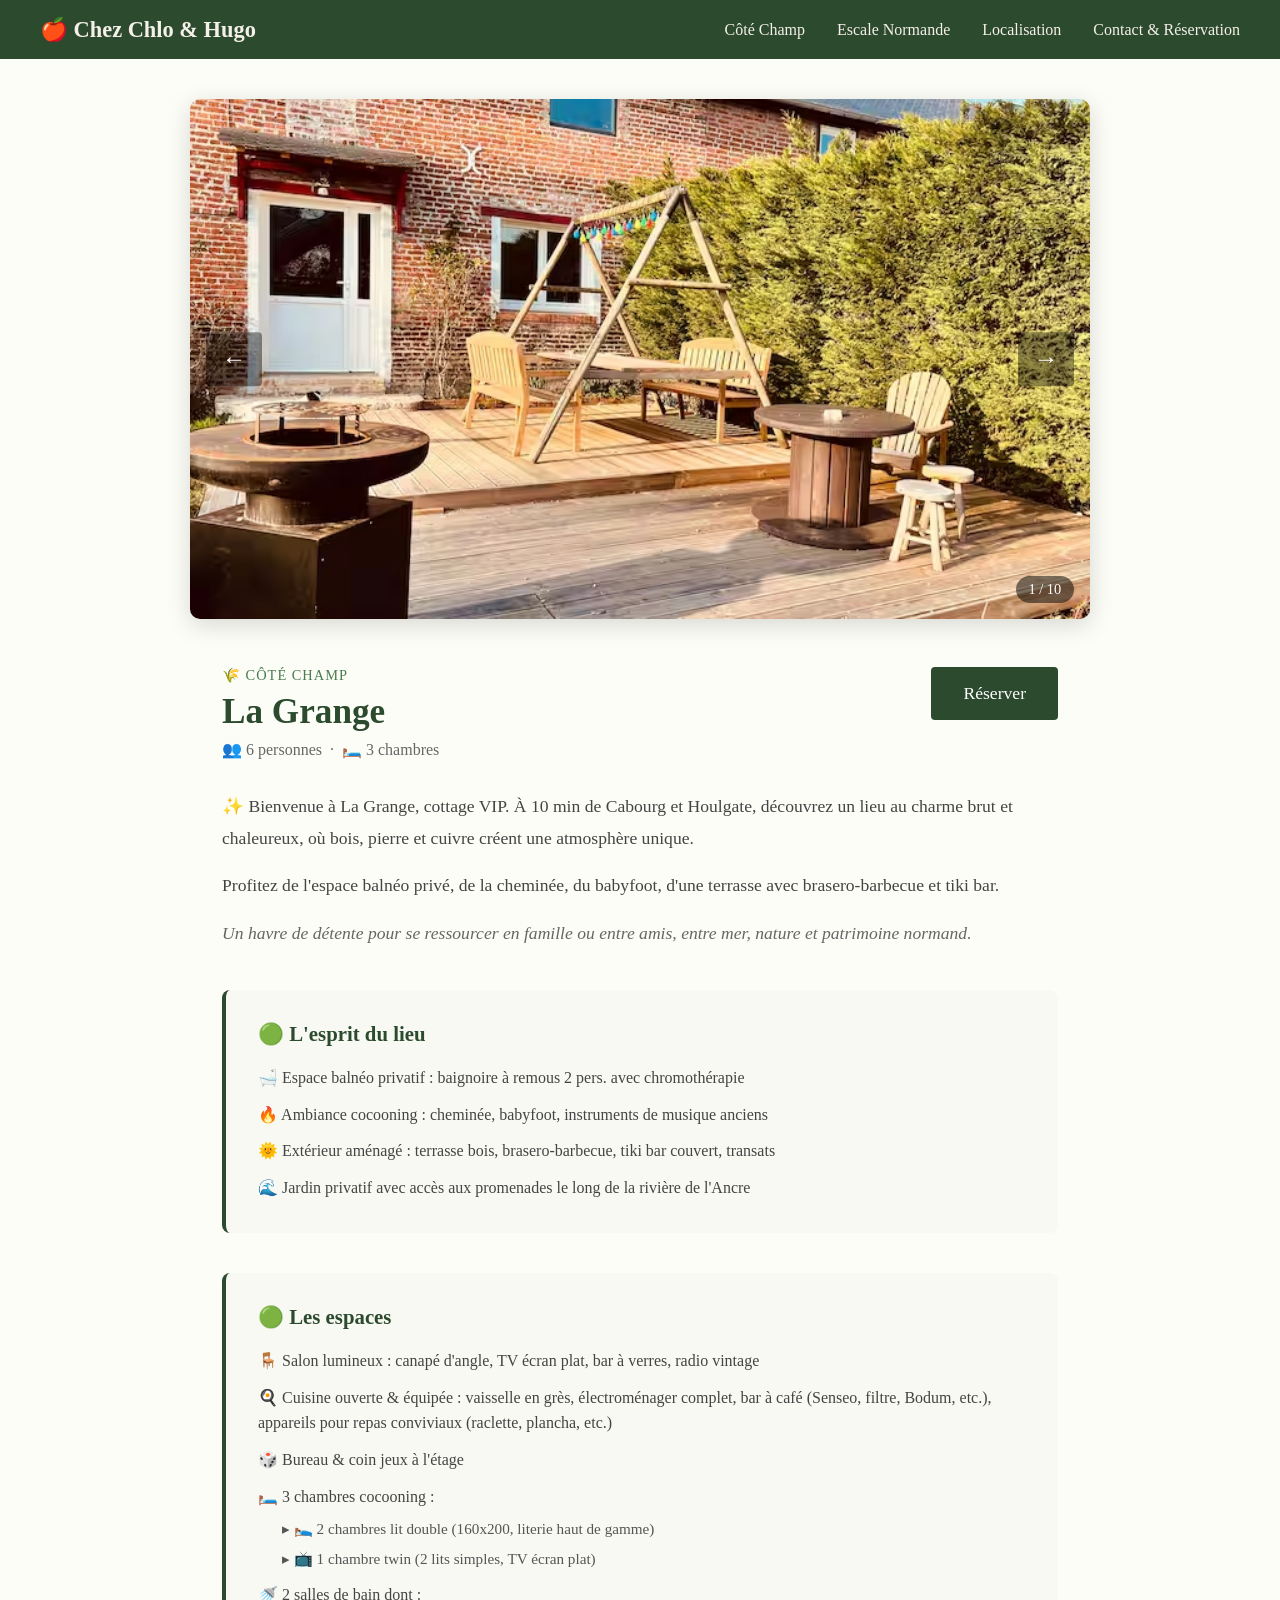
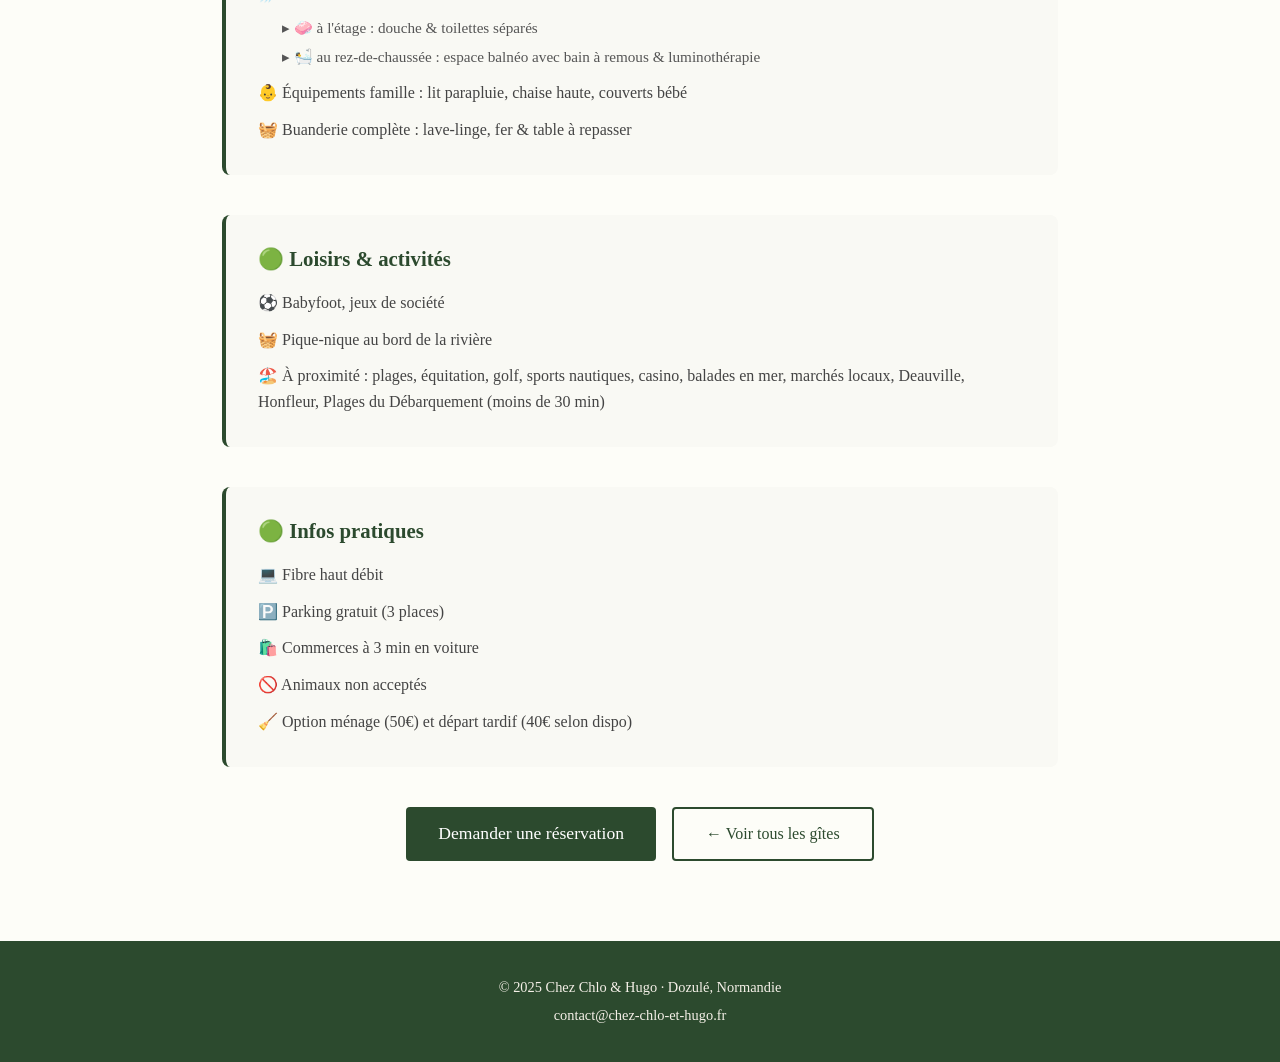
==== grange.html @ c0b6c6bb "Premier commit - site Chez Chlo et Hugo" ====
<!DOCTYPE html>
<html lang="fr">
<head>
    <meta charset="UTF-8">
    <meta name="viewport" content="width=device-width, initial-scale=1.0">
    <title>La Grange — Chez Chlo & Hugo</title>
    <link rel="stylesheet" href="css/style.css">
    <link rel="stylesheet" href="css/gite.css">
</head>
<body>

    <!-- HEADER -->
    <header>
        <nav>
            <div class="logo"><a href="index.html">🍎 Chez Chlo & Hugo</a></div>
            <ul>
                <li><a href="index.html#cote-champ">Côté Champ</a></li>
                <li><a href="index.html#escale-normande">Escale Normande</a></li>
                <li><a href="index.html#localisation">Localisation</a></li>
                <li><a href="index.html#contact">Contact & Réservation</a></li>
            </ul>
        </nav>
    </header>

    <!-- CARROUSEL PHOTO -->
    <section class="gite-hero">
        <div class="carrousel-gite">
           <img class="carrousel-img active" src="images/grange-1.jpg" alt="La Grange" onclick="ouvrirLightbox(0)">
            <img class="carrousel-img" src="images/grange-2.jpg" alt="La Grange" onclick="ouvrirLightbox(1)">
            <img class="carrousel-img" src="images/grange-3.jpg" alt="La Grange" onclick="ouvrirLightbox(2)">
            <img class="carrousel-img" src="images/grange-4.jpg" alt="La Grange" onclick="ouvrirLightbox(3)">
            <img class="carrousel-img" src="images/grange-5.jpg" alt="La Grange" onclick="ouvrirLightbox(4)">
            <img class="carrousel-img" src="images/grange-6.jpg" alt="La Grange" onclick="ouvrirLightbox(5)">
            <img class="carrousel-img" src="images/grange-7.jpg" alt="La Grange" onclick="ouvrirLightbox(6)">
            <img class="carrousel-img" src="images/grange-8.jpg" alt="La Grange" onclick="ouvrirLightbox(7)">
            <img class="carrousel-img" src="images/grange-9.jpg" alt="La Grange" onclick="ouvrirLightbox(8)">
            <img class="carrousel-img" src="images/grange-10.jpg" alt="La Grange" onclick="ouvrirLightbox(9)">
            <button class="btn-gauche">&#8592;</button>
            <button class="btn-droite">&#8594;</button>
            <div class="carrousel-compteur">1 / 10</div>
        </div>
    </section>

    <!-- LIGHTBOX -->
    <div id="lightbox">
        <button id="lightbox-fermer">✕</button>
        <button id="lightbox-gauche">&#8592;</button>
        <img id="lightbox-img" src="" alt="Photo agrandie">
        <button id="lightbox-droite">&#8594;</button>
        <div id="lightbox-compteur"></div>
    </div>

    <!-- CONTENU PRINCIPAL -->
    <main class="gite-contenu">

        <div class="gite-header">
            <div>
                <span class="gite-categorie">🌾 Côté Champ</span>
                <h1>La Grange</h1>
                <p class="gite-capacite">👥 6 personnes &nbsp;·&nbsp; 🛏️ 3 chambres</p>
            </div>
            <a href="index.html#contact" class="bouton">Réserver</a>
        </div>

        <p class="gite-accroche">✨ Bienvenue à La Grange, cottage VIP. À 10 min de Cabourg et Houlgate, découvrez un lieu au charme brut et chaleureux, où bois, pierre et cuivre créent une atmosphère unique.</p>
        <p class="gite-accroche">Profitez de l'espace balnéo privé, de la cheminée, du babyfoot, d'une terrasse avec brasero-barbecue et tiki bar.</p>
        <p class="gite-accroche italic">Un havre de détente pour se ressourcer en famille ou entre amis, entre mer, nature et patrimoine normand.</p>

        <!-- L'ESPRIT DU LIEU -->
        <div class="gite-section">
            <h2>🟢 L'esprit du lieu</h2>
            <ul class="gite-liste">
                <li>🛁 Espace balnéo privatif : baignoire à remous 2 pers. avec chromothérapie</li>
                <li>🔥 Ambiance cocooning : cheminée, babyfoot, instruments de musique anciens</li>
                <li>🌞 Extérieur aménagé : terrasse bois, brasero-barbecue, tiki bar couvert, transats</li>
                <li>🌊 Jardin privatif avec accès aux promenades le long de la rivière de l'Ancre</li>
            </ul>
        </div>

        <!-- LES ESPACES -->
        <div class="gite-section">
            <h2>🟢 Les espaces</h2>
            <ul class="gite-liste">
                <li>🪑 Salon lumineux : canapé d'angle, TV écran plat, bar à verres, radio vintage</li>
                <li>🍳 Cuisine ouverte & équipée : vaisselle en grès, électroménager complet, bar à café (Senseo, filtre, Bodum, etc.), appareils pour repas conviviaux (raclette, plancha, etc.)</li>
                <li>🎲 Bureau & coin jeux à l'étage</li>
                <li>🛏️ 3 chambres cocooning :
                    <ul class="gite-sous-liste">
                        <li>▸ 🛌 2 chambres lit double (160x200, literie haut de gamme)</li>
                        <li>▸ 📺 1 chambre twin (2 lits simples, TV écran plat)</li>
                    </ul>
                </li>
                <li>🚿 2 salles de bain dont :
                    <ul class="gite-sous-liste">
                        <li>▸ 🧼 à l'étage : douche & toilettes séparés</li>
                        <li>▸ 🛀 au rez-de-chaussée : espace balnéo avec bain à remous & luminothérapie</li>
                    </ul>
                </li>
                <li>👶 Équipements famille : lit parapluie, chaise haute, couverts bébé</li>
                <li>🧺 Buanderie complète : lave-linge, fer & table à repasser</li>
            </ul>
        </div>

        <!-- LOISIRS -->
        <div class="gite-section">
            <h2>🟢 Loisirs & activités</h2>
            <ul class="gite-liste">
                <li>⚽ Babyfoot, jeux de société</li>
                <li>🧺 Pique-nique au bord de la rivière</li>
                <li>🏖️ À proximité : plages, équitation, golf, sports nautiques, casino, balades en mer, marchés locaux, Deauville, Honfleur, Plages du Débarquement (moins de 30 min)</li>
            </ul>
        </div>

        <!-- INFOS PRATIQUES -->
        <div class="gite-section">
            <h2>🟢 Infos pratiques</h2>
            <ul class="gite-liste">
                <li>💻 Fibre haut débit</li>
                <li>🅿️ Parking gratuit (3 places)</li>
                <li>🛍️ Commerces à 3 min en voiture</li>
                <li>🚫 Animaux non acceptés</li>
                <li>🧹 Option ménage (50€) et départ tardif (40€ selon dispo)</li>
            </ul>
        </div>

        <div class="gite-cta">
            <a href="index.html#contact" class="bouton">Demander une réservation</a>
            <a href="index.html" class="bouton-outline">← Voir tous les gîtes</a>
        </div>

    </main>

    <!-- FOOTER -->
    <footer>
        <p>© 2025 Chez Chlo & Hugo · Dozulé, Normandie</p>
        <p>contact@chez-chlo-et-hugo.fr</p>
    </footer>

   
    <script src="js/gite.js"></script>

</body>
</html>
---- css/style.css ----
/* ========================
   BASE & TYPOGRAPHIE
======================== */
* {
    margin: 0;
    padding: 0;
    box-sizing: border-box;
}

body {
    font-family: 'Georgia', serif;
    color: #333;
    background-color: #fdfdf8;
}

h1, h2, h3 {
    font-family: 'Georgia', serif;
    color: #2c4a2e;
}

h2 {
    font-size: 2rem;
    text-align: center;
    margin-bottom: 2rem;
}

a {
    text-decoration: none;
    color: inherit;
}

/* ========================
   NAVIGATION
======================== */
header {
    background-color: #2c4a2e;
    padding: 1rem 2rem;
    position: sticky;
    top: 0;
    z-index: 100;
}

nav {
    display: flex;
    justify-content: space-between;
    align-items: center;
    max-width: 1200px;
    margin: 0 auto;
}

.logo {
    color: #f5f0e8;
    font-size: 1.4rem;
    font-weight: bold;
}

nav ul {
    list-style: none;
    display: flex;
    gap: 2rem;
}

nav ul li a {
    color: #f5f0e8;
    font-size: 1rem;
    transition: color 0.3s;
}

nav ul li a:hover {
    color: #c8e6c9;
}

/* ========================
   HERO
======================== */
#hero {
background: linear-gradient(rgba(0,0,0,0.45), rgba(0,0,0,0.45)),
            url('../images/hero.jpg') center/cover no-repeat;
            
    height: 90vh;
    display: flex;
    align-items: center;
    justify-content: center;
    text-align: center;
    color: white;
}

.hero-contenu h1 {
    font-size: 3rem;
    color: white;
    margin-bottom: 1rem;
    text-shadow: 2px 2px 8px rgba(0,0,0,0.5);
}

.hero-contenu p {
    font-size: 1.4rem;
    margin-bottom: 2rem;
    text-shadow: 1px 1px 4px rgba(0,0,0,0.5);
}

.bouton {
    background-color: #2c4a2e;
    color: white;
    padding: 1rem 2rem;
    border-radius: 4px;
    font-size: 1.1rem;
    transition: background-color 0.3s;
}

.bouton:hover {
    background-color: #4a7c4e;
}

/* ========================
   GROUPES DE GÎTES
======================== */
#cote-champ {
    padding: 5rem 2rem;
    background-color: #fdfdf8;
}

#escale-normande {
    padding: 5rem 2rem;
    background-color: #f0f4f0;
}

.section-inner {
    max-width: 1200px;
    margin: 0 auto;
}

.section-desc {
    text-align: center;
    color: #666;
    font-size: 1.1rem;
    margin-bottom: 2.5rem;
    max-width: 700px;
    margin-left: auto;
    margin-right: auto;
}

/* ========================
   GRILLE GÎTES
======================== */
.grille-gites {
    display: grid;
    grid-template-columns: repeat(auto-fit, minmax(300px, 1fr));
    gap: 2rem;
}

.carte-gite {
    background: white;
    border-radius: 8px;
    overflow: hidden;
    box-shadow: 0 4px 15px rgba(0,0,0,0.1);
    transition: transform 0.3s;
}

.carte-gite:hover {
    transform: translateY(-5px);
}

.carte-contenu {
    padding: 1.5rem;
}

.carte-contenu h3 {
    font-size: 1.3rem;
    margin-bottom: 0.5rem;
}

.carte-contenu p {
    color: #666;
    margin-bottom: 0.5rem;
    font-size: 0.95rem;
}

.bouton-small {
    display: inline-block;
    margin-top: 1rem;
    background-color: #2c4a2e;
    color: white;
    padding: 0.6rem 1.2rem;
    border-radius: 4px;
    font-size: 0.9rem;
    transition: background-color 0.3s;
}

.bouton-small:hover {
    background-color: #4a7c4e;
}

/* ========================
   CARROUSEL
======================== */
.carrousel {
    position: relative;
    width: 100%;
    height: 220px;
    overflow: hidden;
    background-color: #ddd;
}

.carrousel-img {
    position: absolute;
    width: 100%;
    height: 100%;
    object-fit: cover;
    opacity: 0;
    transition: opacity 0.5s ease;
    pointer-events: none;
}

.carrousel-img.active {
    opacity: 1;
    pointer-events: auto;
}

.btn-gauche,
.btn-droite {
    position: absolute;
    top: 50%;
    transform: translateY(-50%);
    background-color: rgba(0,0,0,0.4);
    color: white;
    border: none;
    padding: 0.5rem 0.8rem;
    font-size: 1.2rem;
    cursor: pointer;
    z-index: 10;
    border-radius: 4px;
    transition: background-color 0.3s;
}

.btn-gauche { left: 8px; }
.btn-droite { right: 8px; }

.btn-gauche:hover,
.btn-droite:hover {
    background-color: rgba(0,0,0,0.7);
}

.points {
    position: absolute;
    bottom: 8px;
    width: 100%;
    display: flex;
    justify-content: center;
    gap: 6px;
    z-index: 10;
}

.point {
    width: 8px;
    height: 8px;
    border-radius: 50%;
    background-color: rgba(255,255,255,0.5);
    cursor: pointer;
    transition: background-color 0.3s;
}

.point.active {
    background-color: white;
}

/* ========================
   LOCALISATION
======================== */
#localisation {
    background-color: #f0f4f0;
    padding: 5rem 2rem;
    text-align: center;
}

#localisation p {
    max-width: 700px;
    margin: 0 auto;
    font-size: 1.1rem;
    color: #555;
}

/* ========================
   CONTACT
======================== */
#contact {
    padding: 5rem 2rem;
    max-width: 700px;
    margin: 0 auto;
}

#contact p {
    text-align: center;
    margin-bottom: 2rem;
    color: #555;
}

#formulaire {
    display: flex;
    flex-direction: column;
    gap: 1rem;
}

#formulaire input,
#formulaire select,
#formulaire textarea {
    padding: 0.9rem 1rem;
    border: 1px solid #ccc;
    border-radius: 4px;
    font-size: 1rem;
    font-family: 'Georgia', serif;
    background-color: #fdfdf8;
}

#formulaire textarea {
    height: 150px;
    resize: vertical;
}

#formulaire button {
    background-color: #2c4a2e;
    color: white;
    padding: 1rem;
    border: none;
    border-radius: 4px;
    font-size: 1.1rem;
    cursor: pointer;
    transition: background-color 0.3s;
}

#formulaire button:hover {
    background-color: #4a7c4e;
}

/* ========================
   FOOTER
======================== */
footer {
    background-color: #2c4a2e;
    color: #f5f0e8;
    text-align: center;
    padding: 2rem;
    font-size: 0.9rem;
    line-height: 2;
}

/* ========================
   RESPONSIVE MOBILE
======================== */
@media (max-width: 768px) {
    .hero-contenu h1 {
        font-size: 2rem;
    }

    nav ul {
        display: none;
    }

    .grille-gites {
        grid-template-columns: 1fr;
    }
}
/* ========================
   LIGHTBOX
======================== */
#lightbox {
    display: none;
    position: fixed;
    top: 0; left: 0;
    width: 100%; height: 100%;
    background-color: rgba(0,0,0,0.92);
    z-index: 1000;
    justify-content: center;
    align-items: center;
}

#lightbox.active {
    display: flex;
}

#lightbox-img {
    max-width: 90%;
    max-height: 85vh;
    object-fit: contain;
    border-radius: 4px;
    box-shadow: 0 0 40px rgba(0,0,0,0.8);
}

#lightbox-fermer {
    position: absolute;
    top: 1rem; right: 1.5rem;
    background: none;
    border: none;
    color: white;
    font-size: 2rem;
    cursor: pointer;
    transition: color 0.3s;
}

#lightbox-fermer:hover {
    color: #ccc;
}

#lightbox-gauche,
#lightbox-droite {
    position: absolute;
    top: 50%;
    transform: translateY(-50%);
    background-color: rgba(255,255,255,0.15);
    border: none;
    color: white;
    font-size: 2rem;
    padding: 1rem;
    cursor: pointer;
    border-radius: 4px;
    transition: background-color 0.3s;
}

#lightbox-gauche { left: 1.5rem; }
#lightbox-droite { right: 1.5rem; }

#lightbox-gauche:hover,
#lightbox-droite:hover {
    background-color: rgba(255,255,255,0.3);
}

/* ========================
   QUI SOMMES-NOUS
======================== */
#qui-sommes-nous {
    padding: 5rem 2rem;
    background-color: #f0f4f0;
}

.qui-inner {
    max-width: 900px;
    margin: 0 auto;
    display: flex;
    align-items: center;
    gap: 3rem;
}

.qui-photo img {
    width: 220px;
    height: 220px;
    border-radius: 50%;
    object-fit: cover;
    object-position: top;
    box-shadow: 0 6px 20px rgba(0,0,0,0.15);
    flex-shrink: 0;
}

.qui-texte h2 {
    text-align: left;
    margin-bottom: 1.2rem;
}

.qui-texte p {
    color: #555;
    font-size: 1.05rem;
    line-height: 1.8;
    margin-bottom: 1rem;
}

@media (max-width: 768px) {
    .qui-inner {
        flex-direction: column;
        text-align: center;
    }

    .qui-texte h2 {
        text-align: center;
    }
}
/* ========================
   DISTANCES
======================== */
#localisation {
    padding: 5rem 2rem;
    background-color: #f0f4f0;
    text-align: center;
}

#localisation .section-desc {
    max-width: 700px;
    margin: 0 auto 3rem;
    font-size: 1.05rem;
    color: #555;
}

.distances-grid {
    display: grid;
    grid-template-columns: repeat(3, 1fr);
    gap: 16px;
    max-width: 900px;
    margin: 0 auto;
}

.distance-card {
    background: white;
    border-radius: 12px;
    padding: 20px 14px;
    text-align: center;
    box-shadow: 0 3px 12px rgba(0,0,0,0.08);
    border-top: 3px solid #2c4a2e;
    transition: transform 0.3s;
}

.distance-card:hover {
    transform: translateY(-4px);
}

.distance-emoji {
    font-size: 2rem;
    margin-bottom: 8px;
}

.distance-ville {
    font-size: 0.95rem;
    font-weight: bold;
    color: #2c4a2e;
    margin-bottom: 4px;
}

.distance-km {
    font-size: 0.85rem;
    color: #888;
    margin-bottom: 4px;
}

.distance-temps {
    font-size: 0.9rem;
    color: #4a7c4e;
    font-weight: bold;
}

@media (max-width: 768px) {
    .distances-grid {
        grid-template-columns: repeat(2, 1fr);
    }
}
---- css/gite.css ----
��/ *   = = = = = = = = = = = = = = = = = = = = = = = =  
       C A R R O U S E L   G � T E  
 = = = = = = = = = = = = = = = = = = = = = = = =   * /  
 . g i t e - h e r o   {  
         d i s p l a y :   f l e x ;  
         j u s t i f y - c o n t e n t :   c e n t e r ;  
         p a d d i n g :   2 . 5 r e m   2 r e m   0 ;  
         b a c k g r o u n d - c o l o r :   # f d f d f 8 ;  
 }  
  
 . c a r r o u s e l - g i t e   {  
         p o s i t i o n :   r e l a t i v e ;  
         w i d t h :   1 0 0 % ;  
         m a x - w i d t h :   9 0 0 p x ;  
         h e i g h t :   5 2 0 p x ;  
         b o r d e r - r a d i u s :   1 0 p x ;  
         o v e r f l o w :   h i d d e n ;  
         b o x - s h a d o w :   0   6 p x   2 5 p x   r g b a ( 0 , 0 , 0 , 0 . 1 5 ) ;  
 }  
  
 . c a r r o u s e l - g i t e   . c a r r o u s e l - i m g   {  
         p o s i t i o n :   a b s o l u t e ;  
         w i d t h :   1 0 0 % ;  
         h e i g h t :   1 0 0 % ;  
         o b j e c t - f i t :   c o v e r ;  
         o p a c i t y :   0 ;  
         t r a n s i t i o n :   o p a c i t y   0 . 5 s   e a s e ;  
         c u r s o r :   z o o m - i n ;  
         p o i n t e r - e v e n t s :   n o n e ;  
 }  
  
 . c a r r o u s e l - g i t e   . c a r r o u s e l - i m g . a c t i v e   {  
         o p a c i t y :   1 ;  
         p o i n t e r - e v e n t s :   a u t o ;  
 }  
  
 . c a r r o u s e l - g i t e   . b t n - g a u c h e ,  
 . c a r r o u s e l - g i t e   . b t n - d r o i t e   {  
         p o s i t i o n :   a b s o l u t e ;  
         t o p :   5 0 % ;  
         t r a n s f o r m :   t r a n s l a t e Y ( - 5 0 % ) ;  
         b a c k g r o u n d - c o l o r :   r g b a ( 0 , 0 , 0 , 0 . 4 ) ;  
         c o l o r :   w h i t e ;  
         b o r d e r :   n o n e ;  
         p a d d i n g :   0 . 8 r e m   1 r e m ;  
         f o n t - s i z e :   1 . 5 r e m ;  
         c u r s o r :   p o i n t e r ;  
         z - i n d e x :   1 0 ;  
         b o r d e r - r a d i u s :   4 p x ;  
         t r a n s i t i o n :   b a c k g r o u n d - c o l o r   0 . 3 s ;  
 }  
  
 . c a r r o u s e l - g i t e   . b t n - g a u c h e   {   l e f t :   1 r e m ;   }  
 . c a r r o u s e l - g i t e   . b t n - d r o i t e   {   r i g h t :   1 r e m ;   }  
  
 . c a r r o u s e l - g i t e   . b t n - g a u c h e : h o v e r ,  
 . c a r r o u s e l - g i t e   . b t n - d r o i t e : h o v e r   {  
         b a c k g r o u n d - c o l o r :   r g b a ( 0 , 0 , 0 , 0 . 7 ) ;  
 }  
  
 . c a r r o u s e l - c o m p t e u r   {  
         p o s i t i o n :   a b s o l u t e ;  
         b o t t o m :   1 r e m ;  
         r i g h t :   1 r e m ;  
         b a c k g r o u n d - c o l o r :   r g b a ( 0 , 0 , 0 , 0 . 5 ) ;  
         c o l o r :   w h i t e ;  
         p a d d i n g :   0 . 3 r e m   0 . 8 r e m ;  
         b o r d e r - r a d i u s :   2 0 p x ;  
         f o n t - s i z e :   0 . 9 r e m ;  
         z - i n d e x :   1 0 ;  
 }  
  
 / *   = = = = = = = = = = = = = = = = = = = = = = = =  
       L I G H T B O X  
 = = = = = = = = = = = = = = = = = = = = = = = =   * /  
 # l i g h t b o x   {  
         d i s p l a y :   n o n e ;  
         p o s i t i o n :   f i x e d ;  
         t o p :   0 ;   l e f t :   0 ;  
         w i d t h :   1 0 0 % ;   h e i g h t :   1 0 0 % ;  
         b a c k g r o u n d - c o l o r :   r g b a ( 0 , 0 , 0 , 0 . 9 3 ) ;  
         z - i n d e x :   1 0 0 0 ;  
         j u s t i f y - c o n t e n t :   c e n t e r ;  
         a l i g n - i t e m s :   c e n t e r ;  
 }  
  
 # l i g h t b o x . a c t i v e   {  
         d i s p l a y :   f l e x ;  
 }  
  
 # l i g h t b o x - i m g   {  
         m a x - w i d t h :   8 8 % ;  
         m a x - h e i g h t :   8 2 v h ;  
         o b j e c t - f i t :   c o n t a i n ;  
         b o r d e r - r a d i u s :   4 p x ;  
         b o x - s h a d o w :   0   0   4 0 p x   r g b a ( 0 , 0 , 0 , 0 . 8 ) ;  
 }  
  
 # l i g h t b o x - f e r m e r   {  
         p o s i t i o n :   a b s o l u t e ;  
         t o p :   1 r e m ;   r i g h t :   1 . 5 r e m ;  
         b a c k g r o u n d :   n o n e ;  
         b o r d e r :   n o n e ;  
         c o l o r :   w h i t e ;  
         f o n t - s i z e :   2 r e m ;  
         c u r s o r :   p o i n t e r ;  
         t r a n s i t i o n :   c o l o r   0 . 3 s ;  
 }  
  
 # l i g h t b o x - f e r m e r : h o v e r   {   c o l o r :   # c c c ;   }  
  
 # l i g h t b o x - g a u c h e ,  
 # l i g h t b o x - d r o i t e   {  
         p o s i t i o n :   a b s o l u t e ;  
         t o p :   5 0 % ;  
         t r a n s f o r m :   t r a n s l a t e Y ( - 5 0 % ) ;  
         b a c k g r o u n d - c o l o r :   r g b a ( 2 5 5 , 2 5 5 , 2 5 5 , 0 . 1 5 ) ;  
         b o r d e r :   n o n e ;  
         c o l o r :   w h i t e ;  
         f o n t - s i z e :   2 r e m ;  
         p a d d i n g :   1 r e m ;  
         c u r s o r :   p o i n t e r ;  
         b o r d e r - r a d i u s :   4 p x ;  
         t r a n s i t i o n :   b a c k g r o u n d - c o l o r   0 . 3 s ;  
 }  
  
 # l i g h t b o x - g a u c h e   {   l e f t :   1 . 5 r e m ;   }  
 # l i g h t b o x - d r o i t e   {   r i g h t :   1 . 5 r e m ;   }  
  
 # l i g h t b o x - g a u c h e : h o v e r ,  
 # l i g h t b o x - d r o i t e : h o v e r   {  
         b a c k g r o u n d - c o l o r :   r g b a ( 2 5 5 , 2 5 5 , 2 5 5 , 0 . 3 ) ;  
 }  
  
 # l i g h t b o x - c o m p t e u r   {  
         p o s i t i o n :   a b s o l u t e ;  
         b o t t o m :   1 . 5 r e m ;  
         l e f t :   5 0 % ;  
         t r a n s f o r m :   t r a n s l a t e X ( - 5 0 % ) ;  
         c o l o r :   w h i t e ;  
         f o n t - s i z e :   0 . 9 5 r e m ;  
         b a c k g r o u n d - c o l o r :   r g b a ( 0 , 0 , 0 , 0 . 4 ) ;  
         p a d d i n g :   0 . 4 r e m   1 r e m ;  
         b o r d e r - r a d i u s :   2 0 p x ;  
 }  
  
 / *   = = = = = = = = = = = = = = = = = = = = = = = =  
       C O N T E N U  
 = = = = = = = = = = = = = = = = = = = = = = = =   * /  
 . g i t e - c o n t e n u   {  
         m a x - w i d t h :   9 0 0 p x ;  
         m a r g i n :   0   a u t o ;  
         p a d d i n g :   3 r e m   2 r e m   5 r e m ;  
 }  
  
 . g i t e - h e a d e r   {  
         d i s p l a y :   f l e x ;  
         j u s t i f y - c o n t e n t :   s p a c e - b e t w e e n ;  
         a l i g n - i t e m s :   f l e x - s t a r t ;  
         m a r g i n - b o t t o m :   2 r e m ;  
         g a p :   1 r e m ;  
         f l e x - w r a p :   w r a p ;  
 }  
  
 . g i t e - c a t e g o r i e   {  
         f o n t - s i z e :   0 . 9 r e m ;  
         c o l o r :   # 4 a 7 c 4 e ;  
         t e x t - t r a n s f o r m :   u p p e r c a s e ;  
         l e t t e r - s p a c i n g :   1 p x ;  
         d i s p l a y :   b l o c k ;  
         m a r g i n - b o t t o m :   0 . 5 r e m ;  
 }  
  
 . g i t e - c o n t e n u   h 1   {  
         f o n t - s i z e :   2 . 2 r e m ;  
         c o l o r :   # 2 c 4 a 2 e ;  
         m a r g i n - b o t t o m :   0 . 5 r e m ;  
 }  
  
 . g i t e - c a p a c i t e   {  
         c o l o r :   # 6 6 6 ;  
         f o n t - s i z e :   1 r e m ;  
 }  
  
 . g i t e - a c c r o c h e   {  
         f o n t - s i z e :   1 . 1 r e m ;  
         c o l o r :   # 4 4 4 ;  
         l i n e - h e i g h t :   1 . 8 ;  
         m a r g i n - b o t t o m :   1 r e m ;  
 }  
  
 . g i t e - a c c r o c h e . i t a l i c   {  
         f o n t - s t y l e :   i t a l i c ;  
         c o l o r :   # 6 6 6 ;  
         m a r g i n - b o t t o m :   2 . 5 r e m ;  
 }  
  
 . g i t e - s e c t i o n   {  
         m a r g i n - b o t t o m :   2 . 5 r e m ;  
         p a d d i n g :   2 r e m ;  
         b a c k g r o u n d - c o l o r :   # f 9 f 9 f 4 ;  
         b o r d e r - r a d i u s :   8 p x ;  
         b o r d e r - l e f t :   4 p x   s o l i d   # 2 c 4 a 2 e ;  
 }  
  
 . g i t e - s e c t i o n   h 2   {  
         f o n t - s i z e :   1 . 3 r e m ;  
         t e x t - a l i g n :   l e f t ;  
         m a r g i n - b o t t o m :   1 . 2 r e m ;  
         c o l o r :   # 2 c 4 a 2 e ;  
 }  
  
 . g i t e - l i s t e   {  
         l i s t - s t y l e :   n o n e ;  
         d i s p l a y :   f l e x ;  
         f l e x - d i r e c t i o n :   c o l u m n ;  
         g a p :   0 . 7 r e m ;  
 }  
  
 . g i t e - l i s t e   l i   {  
         f o n t - s i z e :   1 r e m ;  
         c o l o r :   # 4 4 4 ;  
         l i n e - h e i g h t :   1 . 6 ;  
 }  
  
 . g i t e - s o u s - l i s t e   {  
         l i s t - s t y l e :   n o n e ;  
         m a r g i n - t o p :   0 . 5 r e m ;  
         m a r g i n - l e f t :   1 . 5 r e m ;  
         d i s p l a y :   f l e x ;  
         f l e x - d i r e c t i o n :   c o l u m n ;  
         g a p :   0 . 3 r e m ;  
 }  
  
 . g i t e - s o u s - l i s t e   l i   {  
         f o n t - s i z e :   0 . 9 5 r e m ;  
         c o l o r :   # 5 5 5 ;  
 }  
  
 . g i t e - c o n c l u s i o n   {  
         f o n t - s t y l e :   i t a l i c ;  
         c o l o r :   # 2 c 4 a 2 e ;  
         f o n t - s i z e :   1 . 1 r e m ;  
         t e x t - a l i g n :   c e n t e r ;  
         m a r g i n :   2 . 5 r e m   0 ;  
         p a d d i n g :   1 . 5 r e m ;  
         b o r d e r - t o p :   1 p x   s o l i d   # d d d ;  
         b o r d e r - b o t t o m :   1 p x   s o l i d   # d d d ;  
 }  
  
 . g i t e - c t a   {  
         d i s p l a y :   f l e x ;  
         g a p :   1 r e m ;  
         j u s t i f y - c o n t e n t :   c e n t e r ;  
         f l e x - w r a p :   w r a p ;  
         m a r g i n - t o p :   2 . 5 r e m ;  
 }  
  
 . b o u t o n - o u t l i n e   {  
         d i s p l a y :   i n l i n e - b l o c k ;  
         p a d d i n g :   1 r e m   2 r e m ;  
         b o r d e r :   2 p x   s o l i d   # 2 c 4 a 2 e ;  
         c o l o r :   # 2 c 4 a 2 e ;  
         b o r d e r - r a d i u s :   4 p x ;  
         f o n t - s i z e :   1 r e m ;  
         t r a n s i t i o n :   a l l   0 . 3 s ;  
 }  
  
 . b o u t o n - o u t l i n e : h o v e r   {  
         b a c k g r o u n d - c o l o r :   # 2 c 4 a 2 e ;  
         c o l o r :   w h i t e ;  
 }  
  
 / *   = = = = = = = = = = = = = = = = = = = = = = = =  
       R E S P O N S I V E   M O B I L E  
 = = = = = = = = = = = = = = = = = = = = = = = =   * /  
 @ m e d i a   ( m a x - w i d t h :   7 6 8 p x )   {  
         . m o s a i q u e   {  
                 g r i d - t e m p l a t e - c o l u m n s :   1 f r ;  
                 h e i g h t :   a u t o ;  
         }  
  
         . m o s a i q u e - g r a n d e   {  
                 h e i g h t :   2 8 0 p x ;  
                 b o r d e r - r a d i u s :   0 ;  
         }  
  
         . m o s a i q u e - v i g n e t t e s   {  
                 d i s p l a y :   n o n e ;  
         }  
  
         . g i t e - h e a d e r   {  
                 f l e x - d i r e c t i o n :   c o l u m n ;  
         }  
  
         . g i t e - c o n t e n u   h 1   {  
                 f o n t - s i z e :   1 . 6 r e m ;  
         }  
 } 
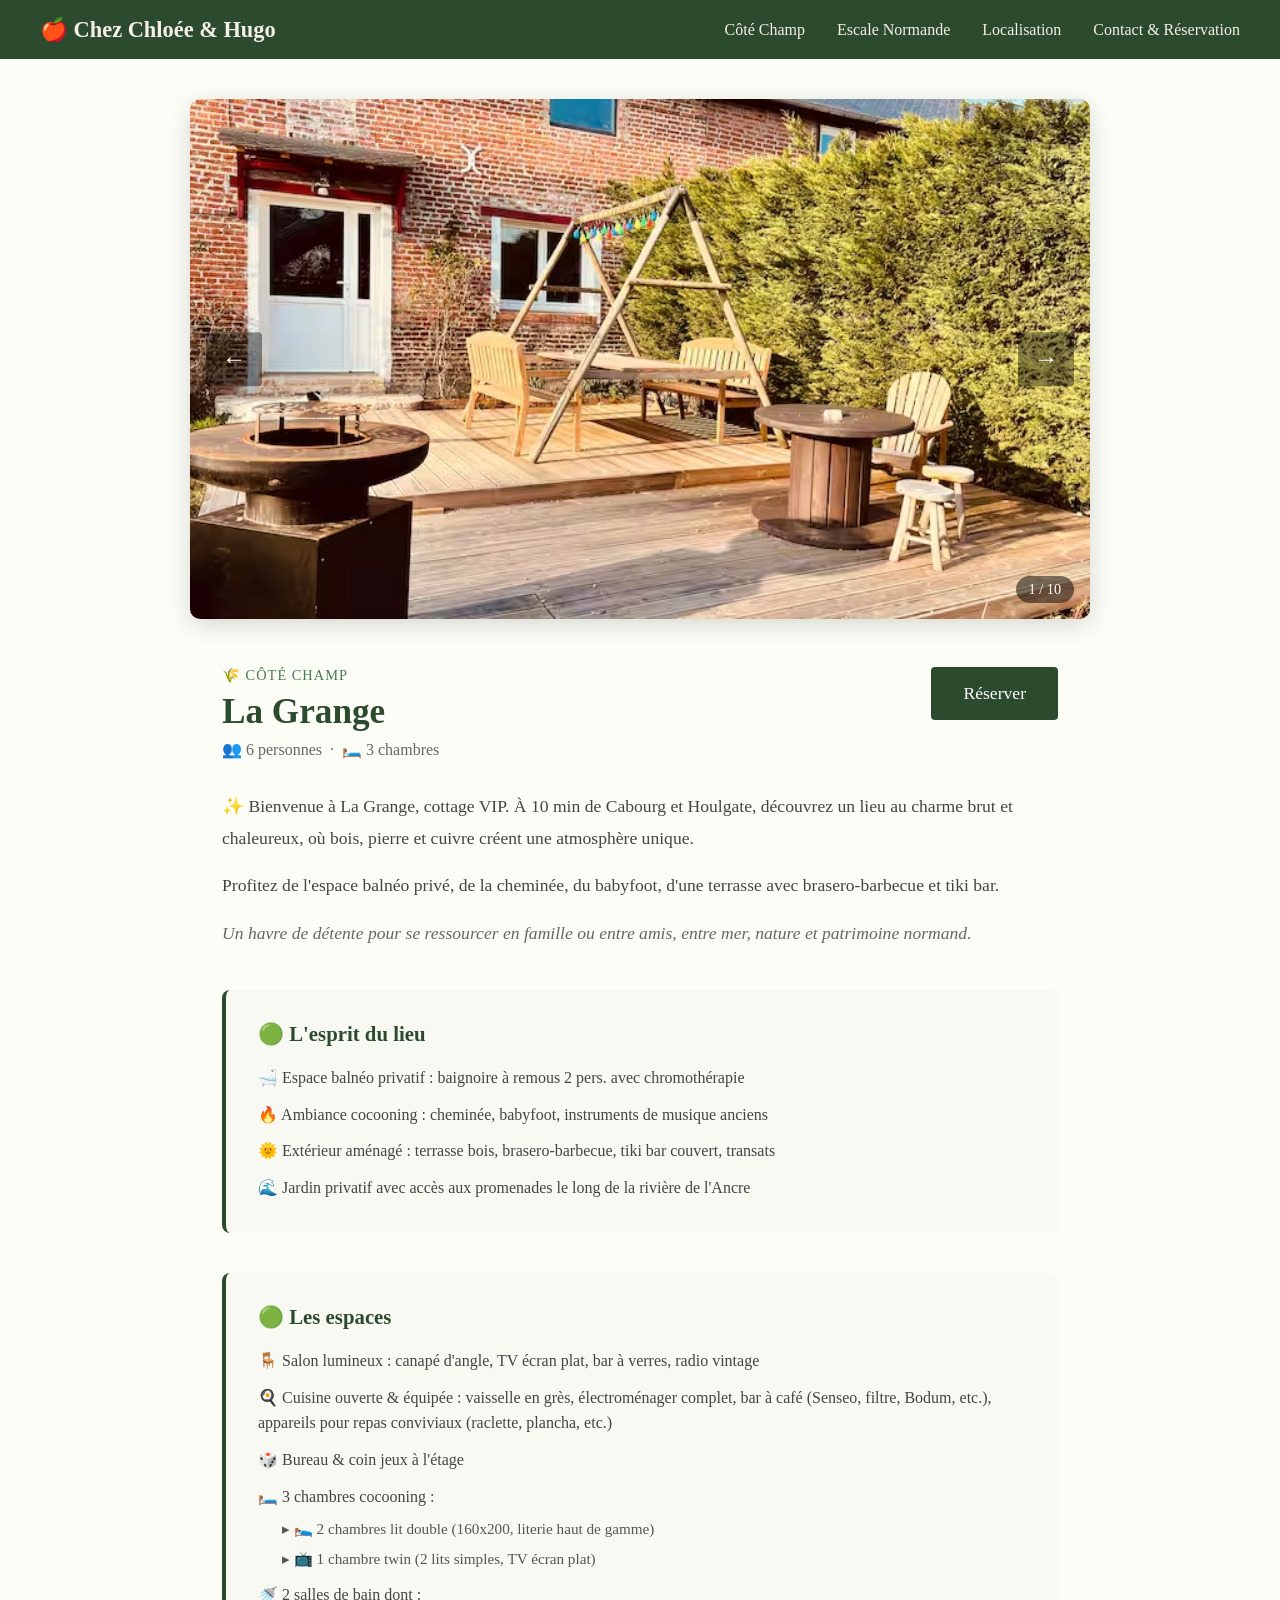
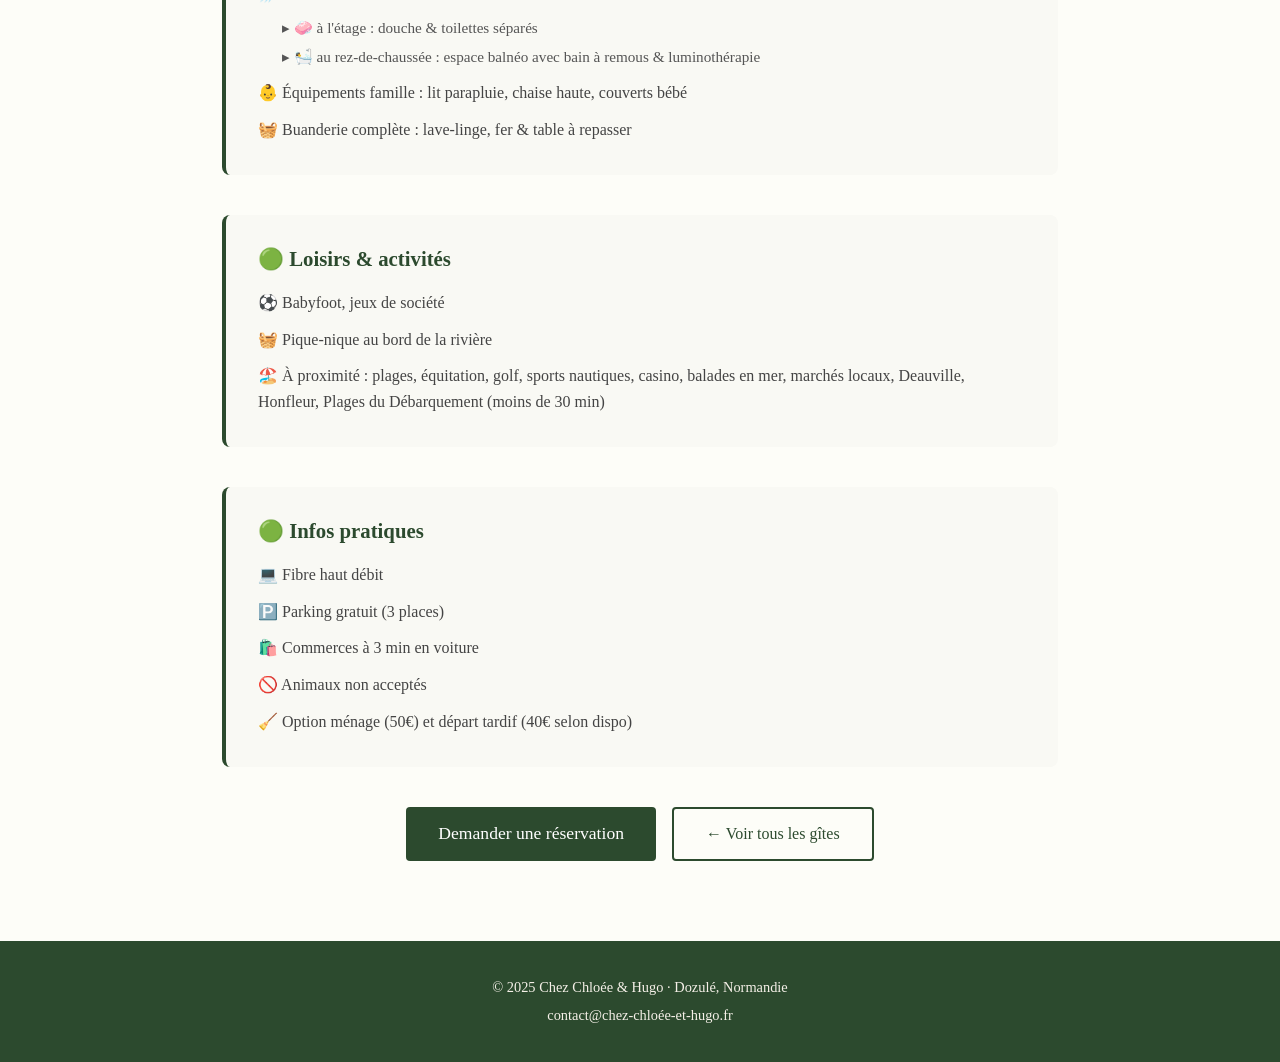
==== commit 8fc99759: "deuxième essai" ====
--- a/grange.html
+++ b/grange.html
@@ -3,7 +3,7 @@
 <head>
     <meta charset="UTF-8">
     <meta name="viewport" content="width=device-width, initial-scale=1.0">
-    <title>La Grange — Chez Chlo & Hugo</title>
+    <title>La Grange — Chez Chloée & Hugo</title>
     <link rel="stylesheet" href="css/style.css">
     <link rel="stylesheet" href="css/gite.css">
 </head>
@@ -12,7 +12,7 @@
     <!-- HEADER -->
     <header>
         <nav>
-            <div class="logo"><a href="index.html">🍎 Chez Chlo & Hugo</a></div>
+            <div class="logo"><a href="index.html">🍎 Chez Chloée & Hugo</a></div>
             <ul>
                 <li><a href="index.html#cote-champ">Côté Champ</a></li>
                 <li><a href="index.html#escale-normande">Escale Normande</a></li>
@@ -132,8 +132,8 @@
 
     <!-- FOOTER -->
     <footer>
-        <p>© 2025 Chez Chlo & Hugo · Dozulé, Normandie</p>
-        <p>contact@chez-chlo-et-hugo.fr</p>
+        <p>© 2025 Chez Chloée & Hugo · Dozulé, Normandie</p>
+        <p>contact@chez-chloée-et-hugo.fr</p>
     </footer>
 
    
--- a/css/style.css
+++ b/css/style.css
@@ -282,7 +282,7 @@
 /* ========================
    CONTACT
 ======================== */
-#contact {
+#contact {background-color: #f0f4f0;
     padding: 5rem 2rem;
     max-width: 700px;
     margin: 0 auto;
@@ -476,7 +476,7 @@
 ======================== */
 #localisation {
     padding: 5rem 2rem;
-    background-color: #f0f4f0;
+    background-color: #fdfdf8;
     text-align: center;
 }
 
@@ -537,4 +537,10 @@
     .distances-grid {
         grid-template-columns: repeat(2, 1fr);
     }
+}
+.form-label {
+    font-size: 0.9rem;
+    color: #555;
+    margin-bottom: -0.5rem;
+    font-family: 'Georgia', serif;
 }
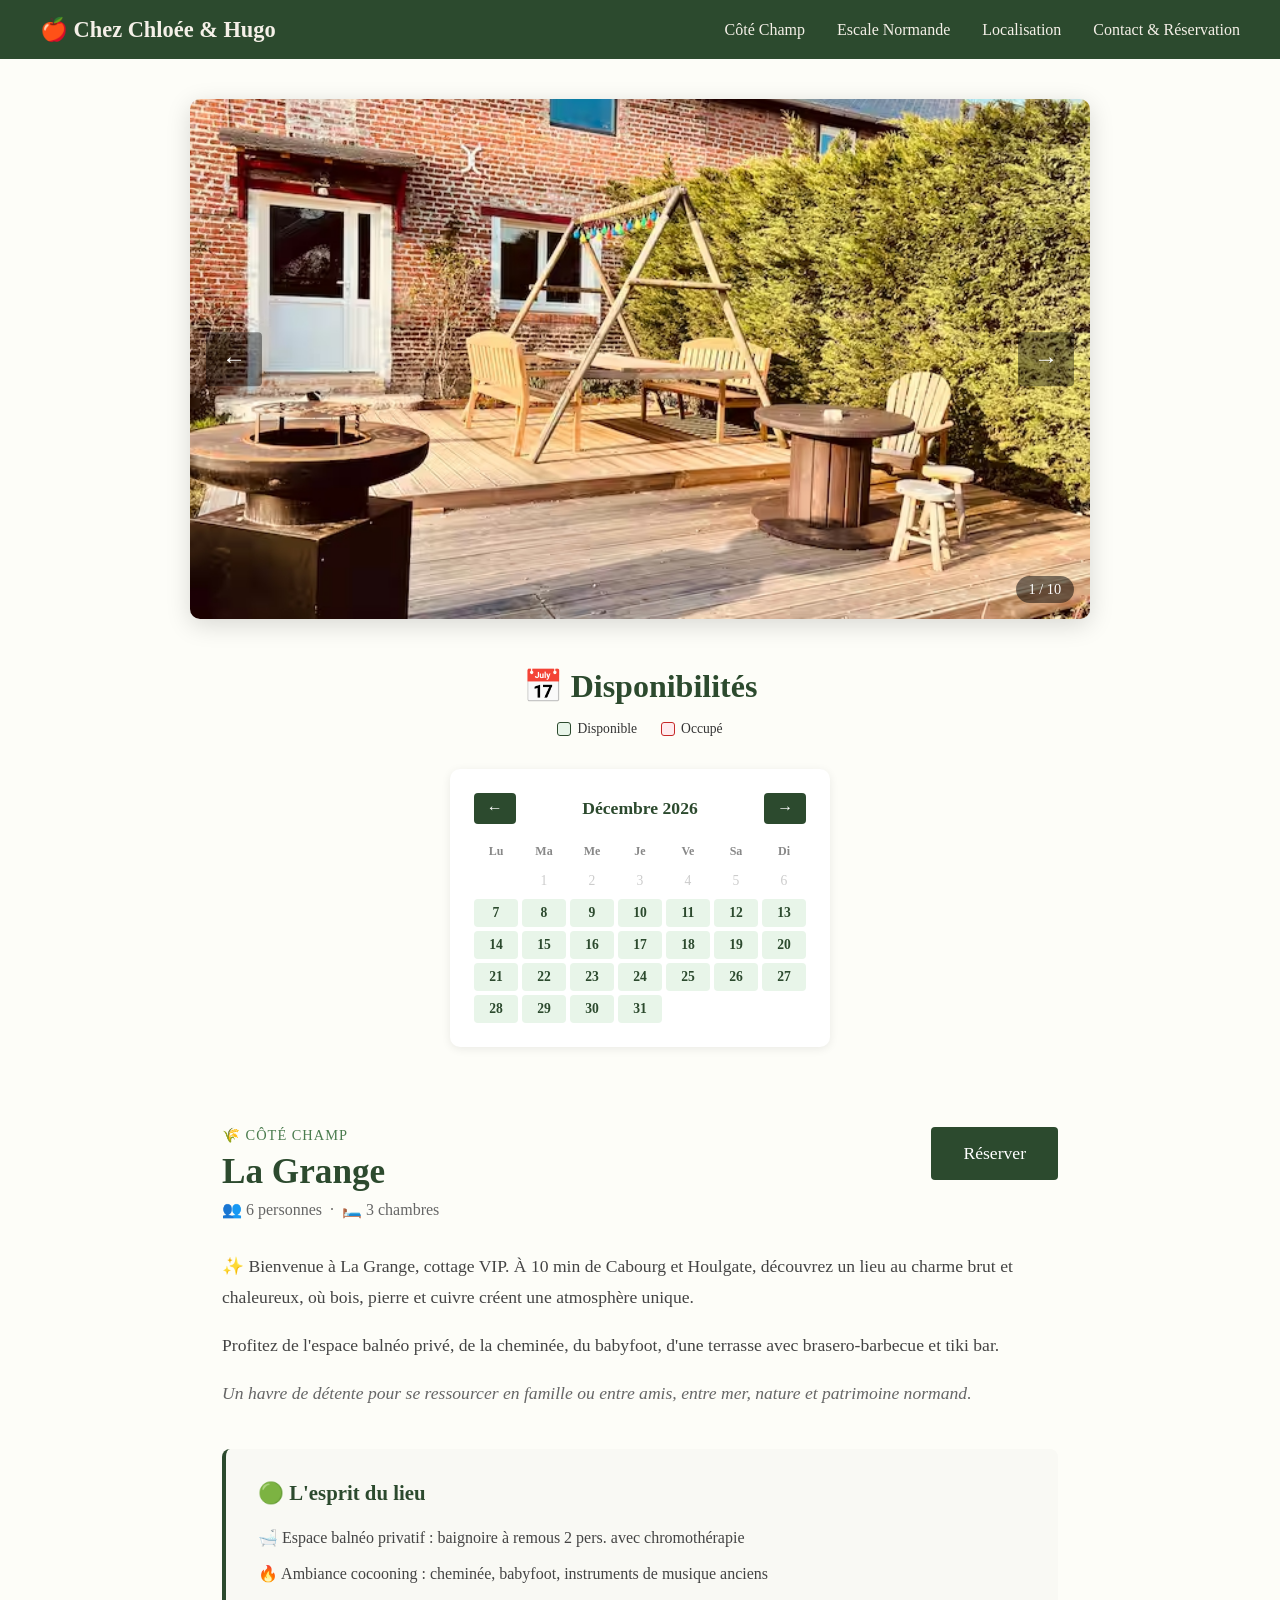
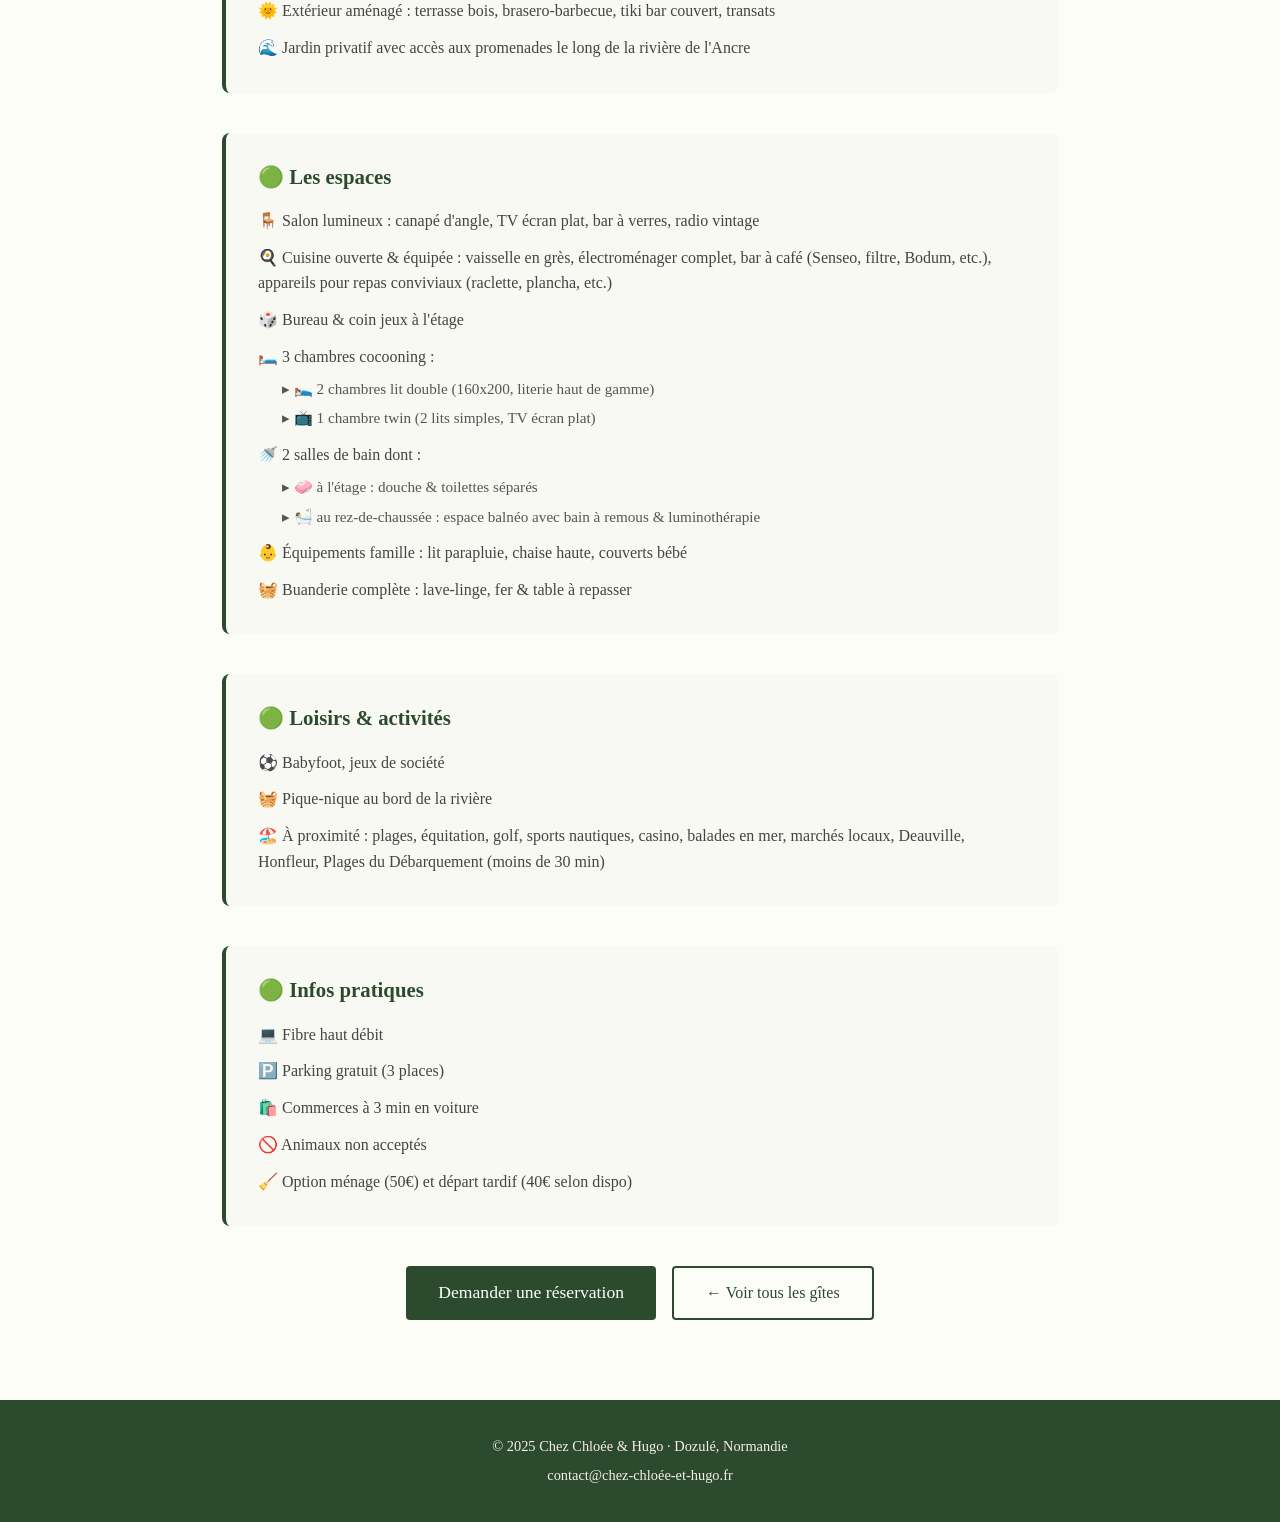
==== commit 52bfb20e: "Calendrier iCal 1 mois avec flèches" ====
--- a/grange.html
+++ b/grange.html
@@ -49,6 +49,18 @@
         <button id="lightbox-droite">&#8594;</button>
         <div id="lightbox-compteur"></div>
     </div>
+
+    <!-- CALENDRIER -->
+    <section class="gite-calendrier">
+        <div class="gite-contenu" style="padding-bottom: 0">
+            <h2 style="text-align:center; color:#2c4a2e; margin-bottom:0.5rem">📅 Disponibilités</h2>
+            <div class="cal-legende">
+                <span><div class="pastille libre"></div> Disponible</span>
+                <span><div class="pastille occupe"></div> Occupé</span>
+            </div>
+            <div id="calendrier-gite"></div>
+        </div>
+    </section>
 
     <!-- CONTENU PRINCIPAL -->
     <main class="gite-contenu">
@@ -138,6 +150,9 @@
 
    
     <script src="js/gite.js"></script>
-
+<script src="js/calendrier.js"></script>
+    <script>
+        chargerCalendrier('https://www.airbnb.fr/calendar/ical/825006789540933900.ics?t=36d05a270a124ac59504e84e72c60c1d', 'calendrier-gite');
+    </script>
 </body>
 </html>
--- a/css/gite.css
+++ b/css/gite.css
@@ -594,4 +594,238 @@
  
          }   
+ } + 
+ + 
+ / *   = = = = = = = = = = = = = = = = = = = = = = = = + 
+       C A L E N D R I E R + 
+ = = = = = = = = = = = = = = = = = = = = = = = =   * / + 
+ . c a l - w r a p p e r   { + 
+         d i s p l a y :   f l e x ; + 
+         j u s t i f y - c o n t e n t :   c e n t e r ; + 
+         m a r g i n :   2 r e m   0 ; + 
+ } + 
+ + 
+ . c a l - m o i s   { + 
+         b a c k g r o u n d :   w h i t e ; + 
+         b o r d e r - r a d i u s :   1 0 p x ; + 
+         p a d d i n g :   1 . 5 r e m ; + 
+         b o x - s h a d o w :   0   2 p x   1 0 p x   r g b a ( 0 , 0 , 0 , 0 . 0 8 ) ; + 
+         w i d t h :   1 0 0 % ; + 
+         m a x - w i d t h :   3 8 0 p x ; + 
+ } + 
+ + 
+ . c a l - n a v   { + 
+         d i s p l a y :   f l e x ; + 
+         j u s t i f y - c o n t e n t :   s p a c e - b e t w e e n ; + 
+         a l i g n - i t e m s :   c e n t e r ; + 
+         m a r g i n - b o t t o m :   1 r e m ; + 
+ } + 
+ + 
+ . c a l - t i t r e   { + 
+         f o n t - w e i g h t :   b o l d ; + 
+         c o l o r :   # 2 c 4 a 2 e ; + 
+         f o n t - s i z e :   1 . 1 r e m ; + 
+ } + 
+ + 
+ . c a l - b t n - n a v   { + 
+         b a c k g r o u n d :   # 2 c 4 a 2 e ; + 
+         c o l o r :   w h i t e ; + 
+         b o r d e r :   n o n e ; + 
+         b o r d e r - r a d i u s :   4 p x ; + 
+         p a d d i n g :   0 . 4 r e m   0 . 8 r e m ; + 
+         c u r s o r :   p o i n t e r ; + 
+         f o n t - s i z e :   1 r e m ; + 
+         t r a n s i t i o n :   b a c k g r o u n d - c o l o r   0 . 3 s ; + 
+ } + 
+ + 
+ . c a l - b t n - n a v : h o v e r   { + 
+         b a c k g r o u n d - c o l o r :   # 4 a 7 c 4 e ; + 
+ } + 
+ + 
+ . c a l - g r i l l e   { + 
+         d i s p l a y :   g r i d ; + 
+         g r i d - t e m p l a t e - c o l u m n s :   r e p e a t ( 7 ,   1 f r ) ; + 
+         g a p :   4 p x ; + 
+ } + 
+ + 
+ . c a l - j o u r - n o m   { + 
+         t e x t - a l i g n :   c e n t e r ; + 
+         f o n t - s i z e :   0 . 7 5 r e m ; + 
+         c o l o r :   # 8 8 8 ; + 
+         f o n t - w e i g h t :   b o l d ; + 
+         p a d d i n g :   4 p x   0 ; + 
+ } + 
+ + 
+ . c a l - c a s e   { + 
+         t e x t - a l i g n :   c e n t e r ; + 
+         f o n t - s i z e :   0 . 8 5 r e m ; + 
+         p a d d i n g :   6 p x   2 p x ; + 
+         b o r d e r - r a d i u s :   4 p x ; + 
+ } + 
+ + 
+ . c a l - c a s e . l i b r e   { + 
+         b a c k g r o u n d - c o l o r :   # e 8 f 5 e 9 ; + 
+         c o l o r :   # 2 c 4 a 2 e ; + 
+         f o n t - w e i g h t :   b o l d ; + 
+ } + 
+ + 
+ . c a l - c a s e . o c c u p e   { + 
+         b a c k g r o u n d - c o l o r :   # f f e b e e ; + 
+         c o l o r :   # c 6 2 8 2 8 ; + 
+         t e x t - d e c o r a t i o n :   l i n e - t h r o u g h ; + 
+ } + 
+ + 
+ . c a l - c a s e . p a s s e   { + 
+         c o l o r :   # c c c ; + 
+ } + 
+ + 
+ . c a l - c a s e . v i d e   { + 
+         b a c k g r o u n d :   t r a n s p a r e n t ; + 
+ } + 
+ + 
+ . c a l - l e g e n d e   { + 
+         d i s p l a y :   f l e x ; + 
+         g a p :   1 . 5 r e m ; + 
+         j u s t i f y - c o n t e n t :   c e n t e r ; + 
+         m a r g i n - t o p :   1 r e m ; + 
+         f o n t - s i z e :   0 . 8 5 r e m ; + 
+ } + 
+ + 
+ . c a l - l e g e n d e   s p a n   { + 
+         d i s p l a y :   f l e x ; + 
+         a l i g n - i t e m s :   c e n t e r ; + 
+         g a p :   6 p x ; + 
+ } + 
+ + 
+ . c a l - l e g e n d e   . p a s t i l l e   { + 
+         w i d t h :   1 4 p x ; + 
+         h e i g h t :   1 4 p x ; + 
+         b o r d e r - r a d i u s :   3 p x ; + 
+         d i s p l a y :   i n l i n e - b l o c k ; + 
+ } + 
+ + 
+ . c a l - l e g e n d e   . p a s t i l l e . l i b r e   {   b a c k g r o u n d - c o l o r :   # e 8 f 5 e 9 ;   b o r d e r :   1 p x   s o l i d   # 2 c 4 a 2 e ;   } + 
+ . c a l - l e g e n d e   . p a s t i l l e . o c c u p e   {   b a c k g r o u n d - c o l o r :   # f f e b e e ;   b o r d e r :   1 p x   s o l i d   # c 6 2 8 2 8 ;   } + 
+ + 
+ . c a l - e r r e u r   { + 
+         t e x t - a l i g n :   c e n t e r ; + 
+         c o l o r :   # 8 8 8 ; + 
+         f o n t - s t y l e :   i t a l i c ; + 
  } 
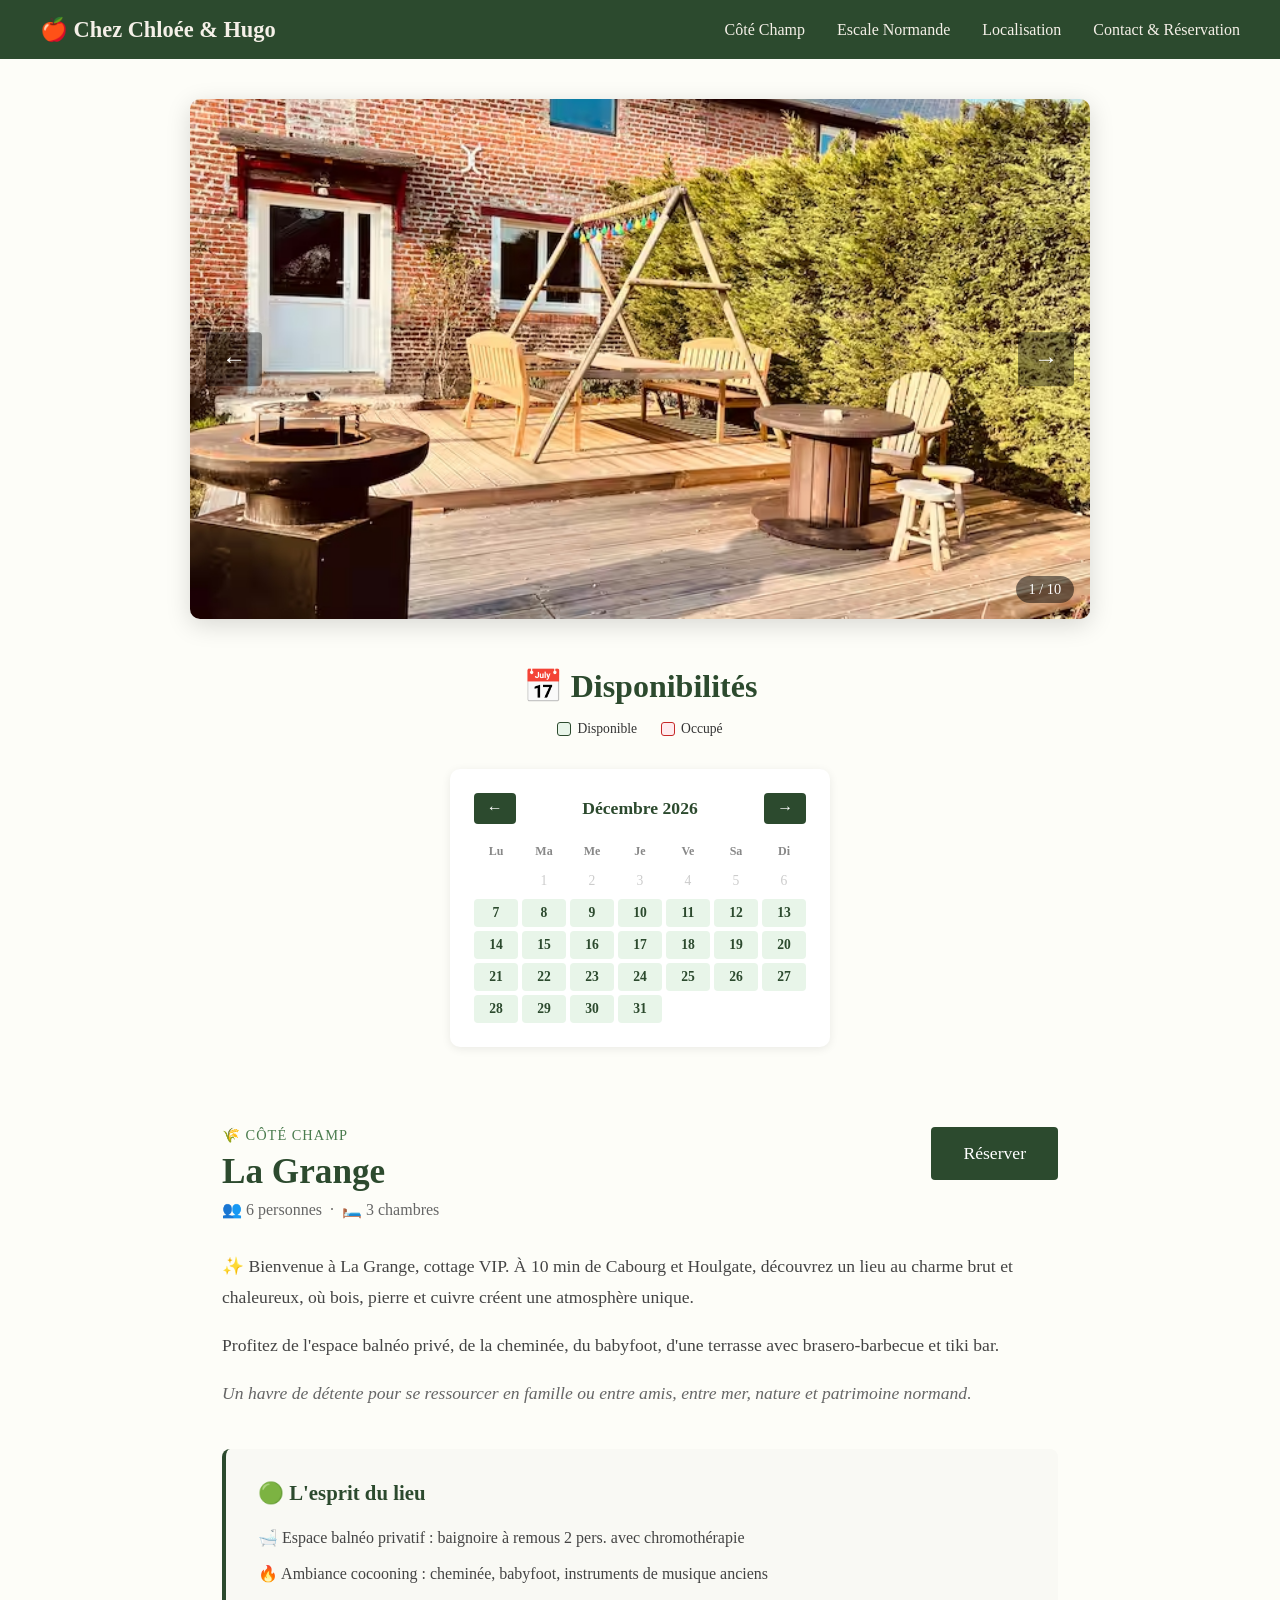
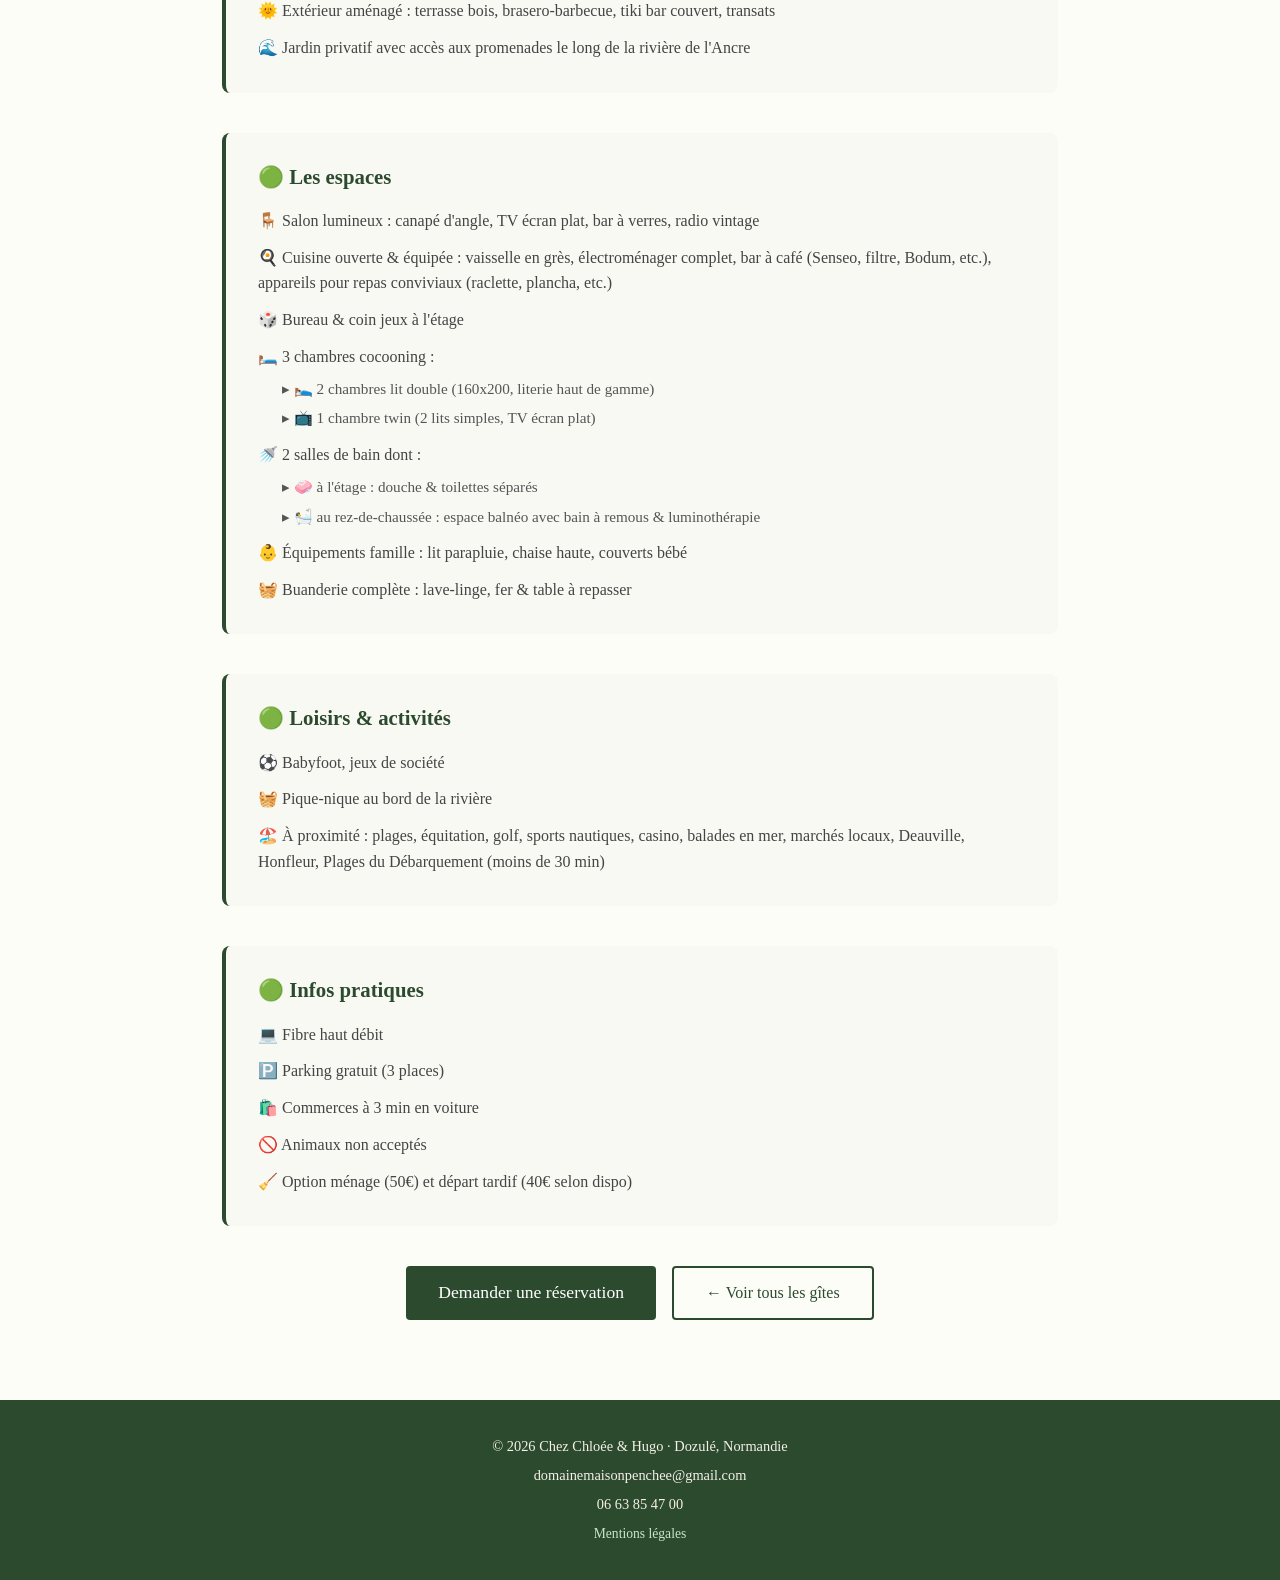
==== commit e6e605a7: "correction footer partout" ====
--- a/grange.html
+++ b/grange.html
@@ -142,10 +142,12 @@
 
     </main>
 
-    <!-- FOOTER -->
+ <!-- FOOTER -->
     <footer>
-        <p>© 2025 Chez Chloée & Hugo · Dozulé, Normandie</p>
-        <p>contact@chez-chloée-et-hugo.fr</p>
+        <p>© 2026 Chez Chloée & Hugo · Dozulé, Normandie</p>
+        <p>domainemaisonpenchee@gmail.com</p>
+        <p>06 63 85 47 00</p>
+        <p><a href="mentions-legales.html" style="color:#c8e6c9; font-size:0.85rem;">Mentions légales</a></p>
     </footer>
 
    
